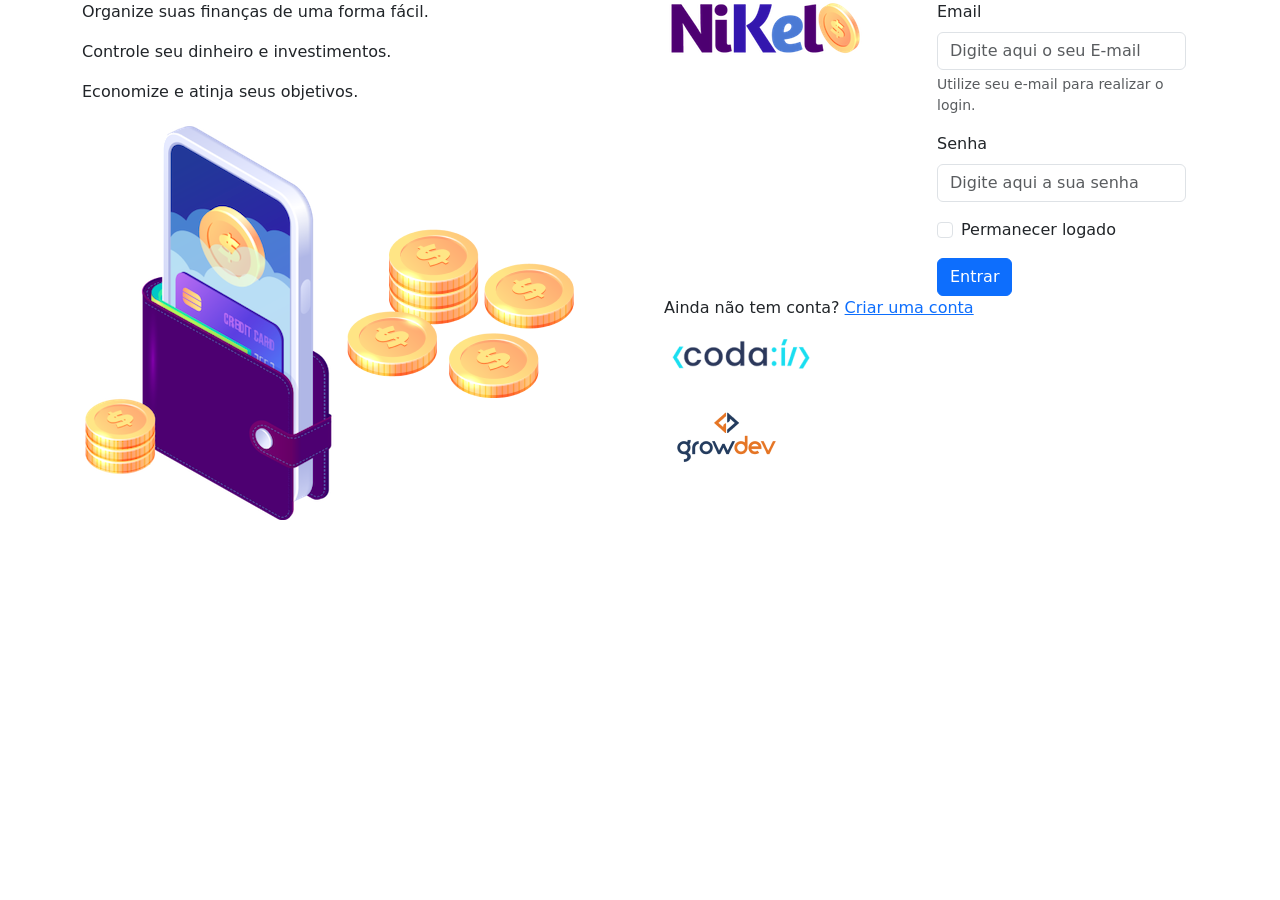
==== public/index.html @ 89102fc4 "cria a estrutura da página de login" ====
<!DOCTYPE html>
<html lang="pt-br">
<head>
    <meta charset="UTF-8">
    <meta name="viewport" content="width=device-width, initial-scale=1.0">
    <link href="https://cdn.jsdelivr.net/npm/bootstrap@5.3.8/dist/css/bootstrap.min.css" rel="stylesheet" integrity="sha384-sRIl4kxILFvY47J16cr9ZwB07vP4J8+LH7qKQnuqkuIAvNWLzeN8tE5YBujZqJLB" crossorigin="anonymous">
    <link rel="stylesheet" href="./css/styles.css">
    <script src="https://cdn.jsdelivr.net/npm/bootstrap@5.3.8/dist/js/bootstrap.bundle.min.js" integrity="sha384-FKyoEForCGlyvwx9Hj09JcYn3nv7wiPVlz7YYwJrWVcXK/BmnVDxM+D2scQbITxI" crossorigin="anonymous"></script>
    <title>Nikel</title>
</head>
<body>
    <main>
        <div class="container">
            <div class="row">
                <div class="col">
                    <div>
                        <p>
                            Organize suas finanças de uma forma fácil.
                        </p>
                        <p>
                            Controle seu dinheiro e investimentos.
                        </p>
                        <p>
                            Economize e atinja seus objetivos.
                        </p>
                    </div>
                    <div>
                        <img src="./assets/images/pocket.png" alt="imagem de uma carteira de dinheiro, com um celular e moedas" srcset="">
                        <img src="./assets/images/coins.png" alt="moedas" srcset="">
                    </div>
                </div>

                <div class="col">
                    <div class="container">
                        
                        <div class="row">
                            <div class="col">
                                <img src="./assets/images/nikel-logo.png" alt="logo da aplicação nikel" class="img-fluid" srcset="">
                            </div>
                            
                            <div class="col">
                                <form>
                                    <div class="mb-3">
                                        <label for="exampleInputEmail1" class="form-label">Email</label>
                                        <input type="email" class="form-control" id="exampleInputEmail1" aria-describedby="emailHelp" placeholder="Digite aqui o seu E-mail">
                                        <div id="emailHelp" class="form-text">Utilize seu e-mail para realizar o login.</div>
                                    </div>
                                    <div class="mb-3">
                                        <label for="exampleInputPassword1" class="form-label">Senha</label>
                                        <input type="password" class="form-control" id="exampleInputPassword1" placeholder="Digite aqui a sua senha">
                                    </div>
                                    <div class="mb-3 form-check">
                                        <input type="checkbox" class="form-check-input" id="exampleCheck1">
                                        <label class="form-check-label" for="exampleCheck1">Permanecer logado</label>
                                    </div>
                                    <button type="submit" class="btn btn-primary">Entrar</button>
                                </form>
                            </div>
                        </div>

                        <div class="row">
                            <div class="col">
                                <p>
                                    Ainda não tem conta? <a href="#">Criar uma conta</a>
                                </p>
                            </div>
                        </div>

                        <div class="row">
                            <div class="col">
                                <img src="./assets/images/codai-logo.png" alt="logo da codai" srcset="">
                            </div>
                        </div>

                        <div class="row">
                            <div class="col">
                                <img src="./assets/images/growdev-logo.png" alt="logo da growdev" srcset="">
                            </div>
                        </div>
                    </div>
                </div>
            </div>
        </div>
    </main>
</body>
</html>
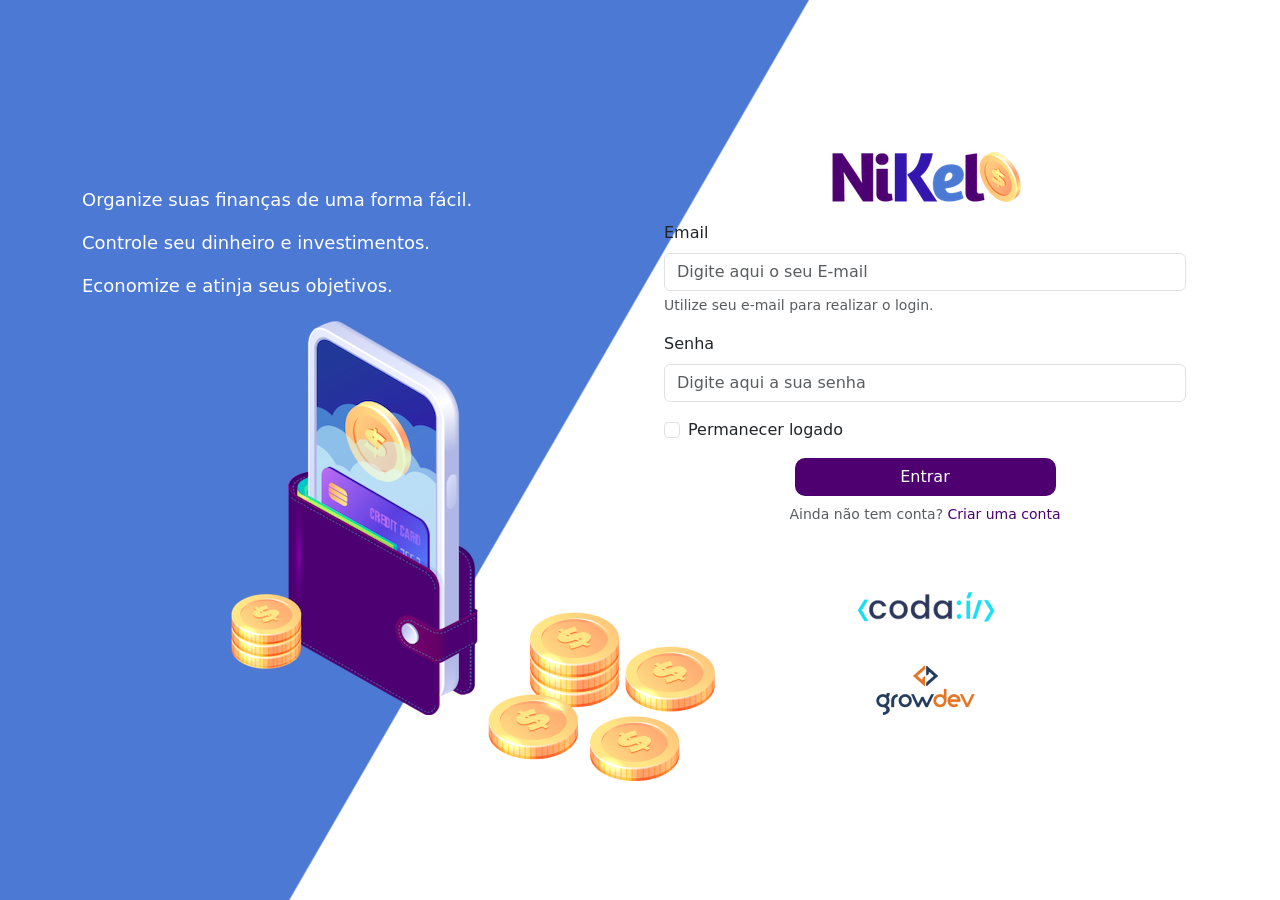
==== commit 321999e7: "aplica estilização na tela de login" ====
--- a/public/index.html
+++ b/public/index.html
@@ -8,12 +8,12 @@
     <script src="https://cdn.jsdelivr.net/npm/bootstrap@5.3.8/dist/js/bootstrap.bundle.min.js" integrity="sha384-FKyoEForCGlyvwx9Hj09JcYn3nv7wiPVlz7YYwJrWVcXK/BmnVDxM+D2scQbITxI" crossorigin="anonymous"></script>
     <title>Nikel</title>
 </head>
-<body>
+<body id="login">
     <main>
         <div class="container">
-            <div class="row">
-                <div class="col">
-                    <div>
+            <div class="row vh-100">
+                <div class="col d-flex justify-content-center my-5 flex-column ">
+                    <div class="text-login">
                         <p>
                             Organize suas finanças de uma forma fácil.
                         </p>
@@ -24,57 +24,63 @@
                             Economize e atinja seus objetivos.
                         </p>
                     </div>
-                    <div>
-                        <img src="./assets/images/pocket.png" alt="imagem de uma carteira de dinheiro, com um celular e moedas" srcset="">
-                        <img src="./assets/images/coins.png" alt="moedas" srcset="">
+                    <div class="text-center">
+                        <img src="./assets/images/pocket.png" alt="imagem de uma carteira de dinheiro, com um celular e moedas" class="img-fluid">
+                        <img src="./assets/images/coins.png" alt="moedas" class="img-fluid d-none d-md-inline coins">
                     </div>
                 </div>
 
-                <div class="col">
+                <div class="col d-flex justify-content-center my-5 flex-column">
                     <div class="container">
                         
                         <div class="row">
                             <div class="col">
-                                <img src="./assets/images/nikel-logo.png" alt="logo da aplicação nikel" class="img-fluid" srcset="">
-                            </div>
-                            
-                            <div class="col">
-                                <form>
-                                    <div class="mb-3">
-                                        <label for="exampleInputEmail1" class="form-label">Email</label>
-                                        <input type="email" class="form-control" id="exampleInputEmail1" aria-describedby="emailHelp" placeholder="Digite aqui o seu E-mail">
-                                        <div id="emailHelp" class="form-text">Utilize seu e-mail para realizar o login.</div>
-                                    </div>
-                                    <div class="mb-3">
-                                        <label for="exampleInputPassword1" class="form-label">Senha</label>
-                                        <input type="password" class="form-control" id="exampleInputPassword1" placeholder="Digite aqui a sua senha">
-                                    </div>
-                                    <div class="mb-3 form-check">
-                                        <input type="checkbox" class="form-check-input" id="exampleCheck1">
-                                        <label class="form-check-label" for="exampleCheck1">Permanecer logado</label>
-                                    </div>
-                                    <button type="submit" class="btn btn-primary">Entrar</button>
-                                </form>
+                                <div class="text-center mb-3">
+                                    <img src="./assets/images/nikel-logo.png" alt="logo da aplicação nikel" class="img-fluid">
+                                </div>
+
+                                <div class="col">
+                                    <form>
+                                        <div class="mb-3">
+                                            <label for="exampleInputEmail1" class="form-label">Email</label>
+                                            <input type="email" class="form-control" id="exampleInputEmail1" aria-describedby="emailHelp" placeholder="Digite aqui o seu E-mail">
+                                            <div id="emailHelp" class="form-text">Utilize seu e-mail para realizar o login.</div>
+                                        </div>
+                                        <div class="mb-3">
+                                            <label for="exampleInputPassword1" class="form-label">Senha</label>
+                                            <input type="password" class="form-control" id="exampleInputPassword1" placeholder="Digite aqui a sua senha">
+                                        </div>
+                                        <div class="mb-3 form-check">
+                                            <input type="checkbox" class="form-check-input" id="exampleCheck1">
+                                            <label class="form-check-label" for="exampleCheck1">Permanecer logado</label>
+                                        </div>
+                                        <button type="submit" class="btn button-login">Entrar</button>
+                                    </form>
+                                </div>
                             </div>
                         </div>
 
                         <div class="row">
                             <div class="col">
-                                <p>
-                                    Ainda não tem conta? <a href="#">Criar uma conta</a>
+                                <p class="text-center mt-2 form-text">
+                                    Ainda não tem conta? <span class="link-default">Criar uma conta</span>
                                 </p>
                             </div>
                         </div>
 
                         <div class="row">
                             <div class="col">
-                                <img src="./assets/images/codai-logo.png" alt="logo da codai" srcset="">
+                                <div class="text-center mt-5">
+                                    <img src="./assets/images/codai-logo.png" alt="logo da codai" srcset="">
+                                </div>
                             </div>
                         </div>
 
                         <div class="row">
                             <div class="col">
-                                <img src="./assets/images/growdev-logo.png" alt="logo da growdev" srcset="">
+                                <div class="text-center">
+                                    <img src="./assets/images/growdev-logo.png" alt="logo da growdev" srcset="">
+                                </div>
                             </div>
                         </div>
                     </div>
--- a/public/css/styles.css
+++ b/public/css/styles.css
@@ -0,0 +1,36 @@
+#login {
+    background: linear-gradient(120deg, #4c79d3 44.9%, #ffffff 45%) no-repeat fixed;
+}
+
+.text-login {
+    color: #ffffff;
+    font-size: 18px;
+    font-weight: 500;
+}
+
+.coins {
+    position: absolute;
+    bottom: 100px;
+}
+
+.button-login {
+    border-radius: 10px;
+    background-color: #4e0070;
+    color: #ffffff;
+    width: 50%;
+    margin: 0 25%;
+}
+
+.button-login:hover {
+    background-color: #4c79d3;
+    color: #ffffff;
+}
+
+.link-default {
+    color: #4e0070;
+    cursor: pointer;
+}
+
+.link-default:hover {
+    color: #4c79d3;
+}
